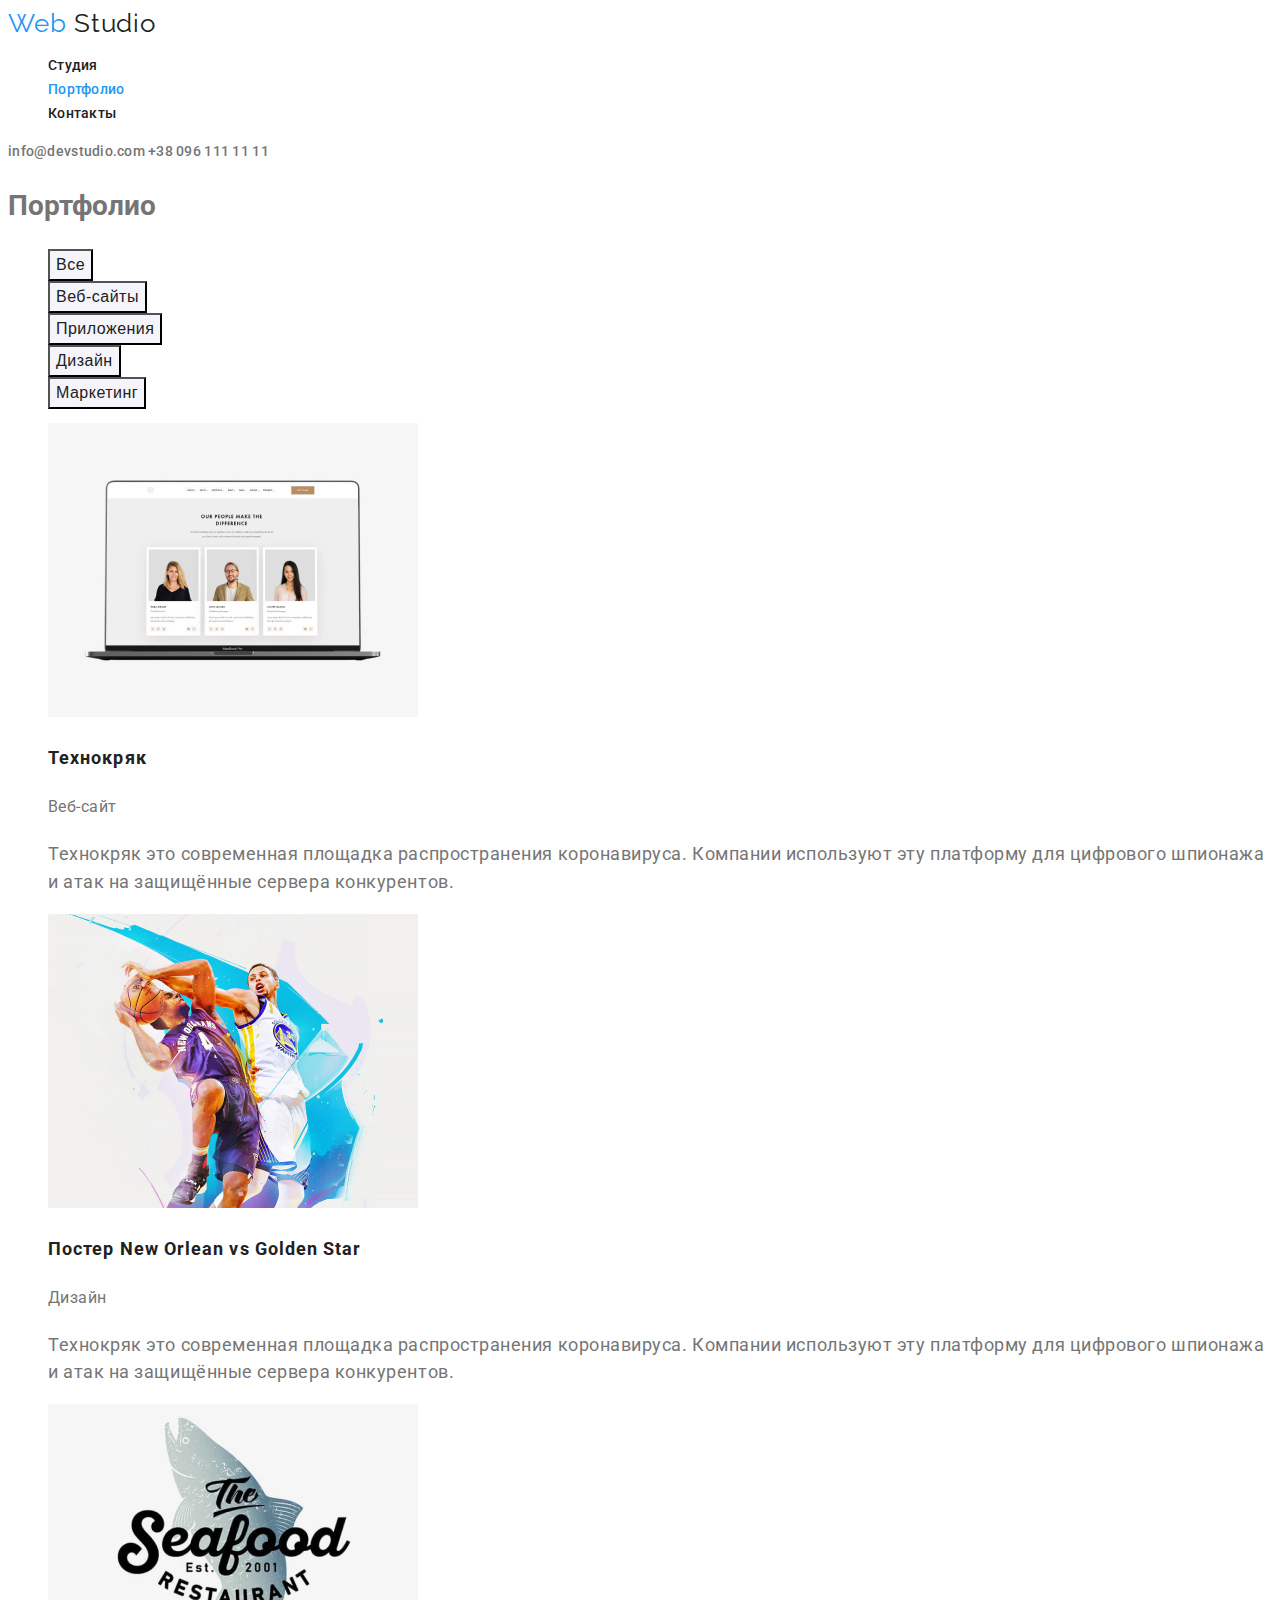
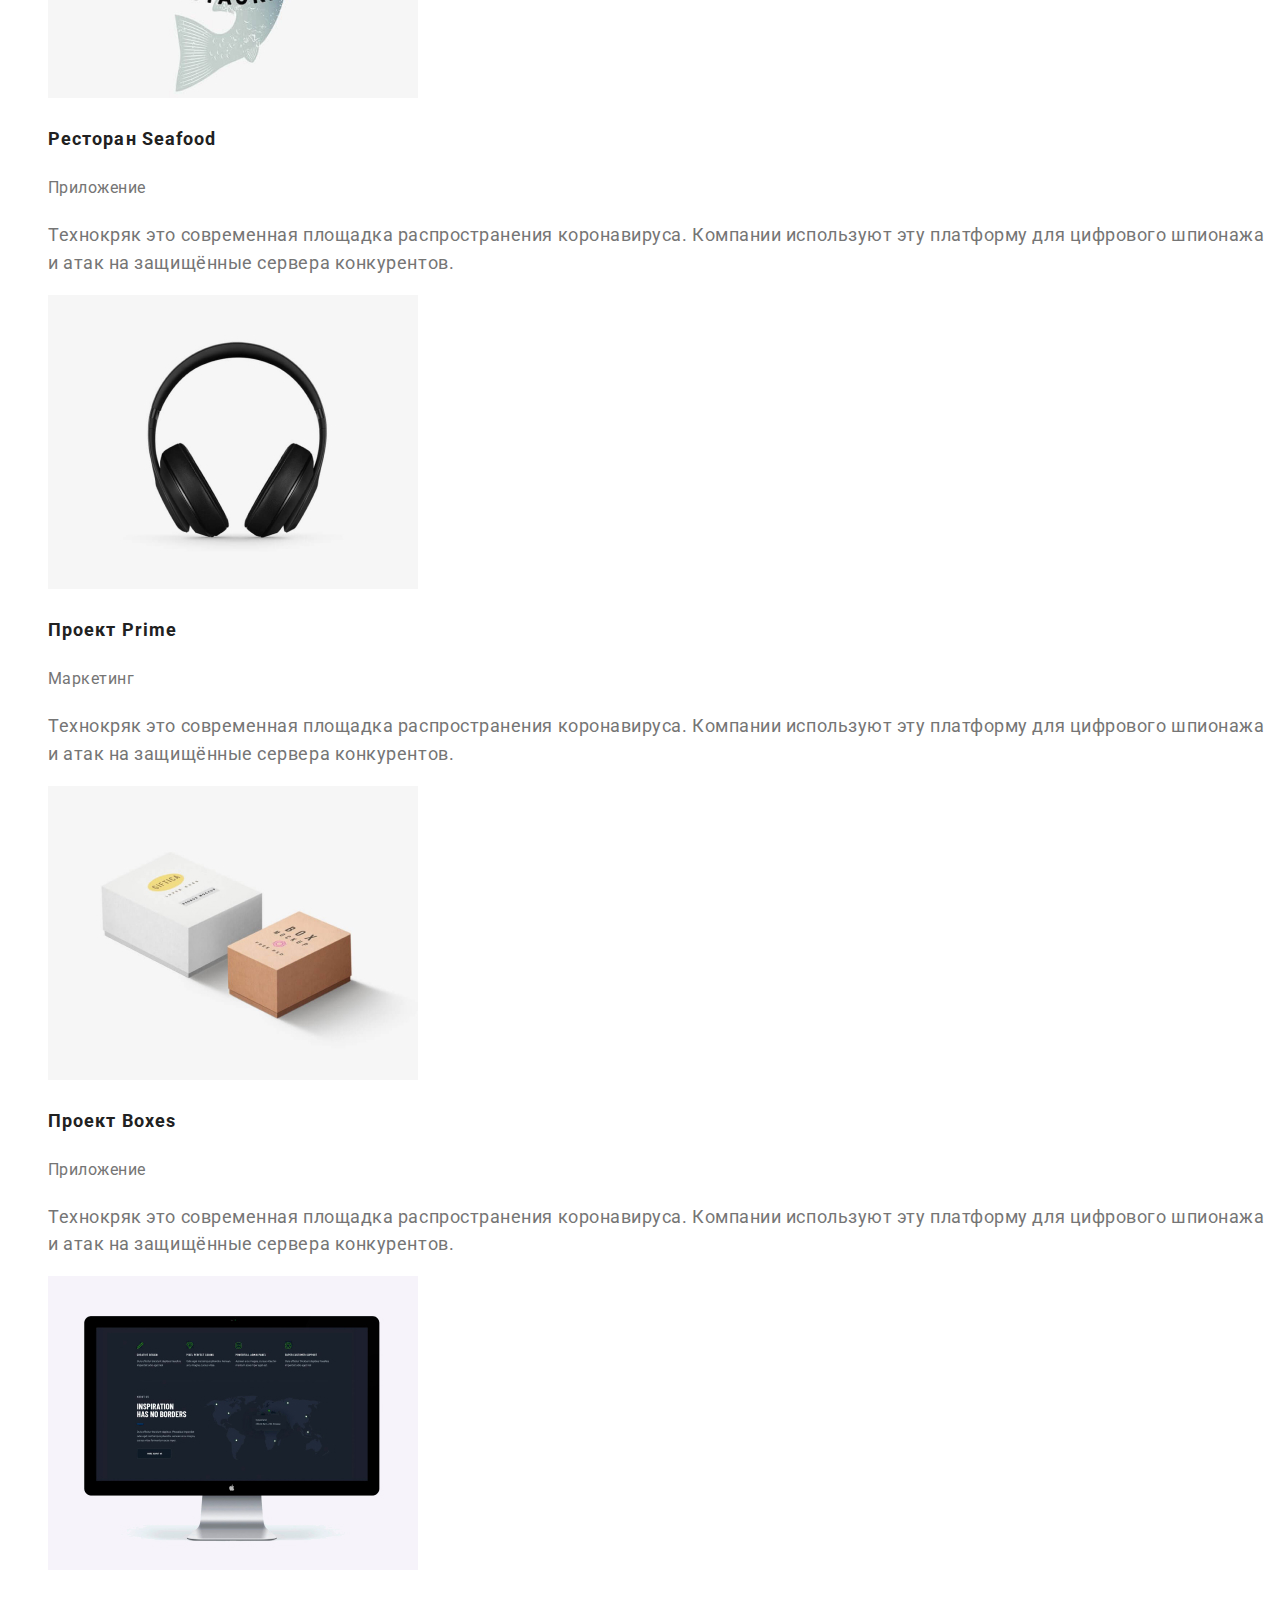
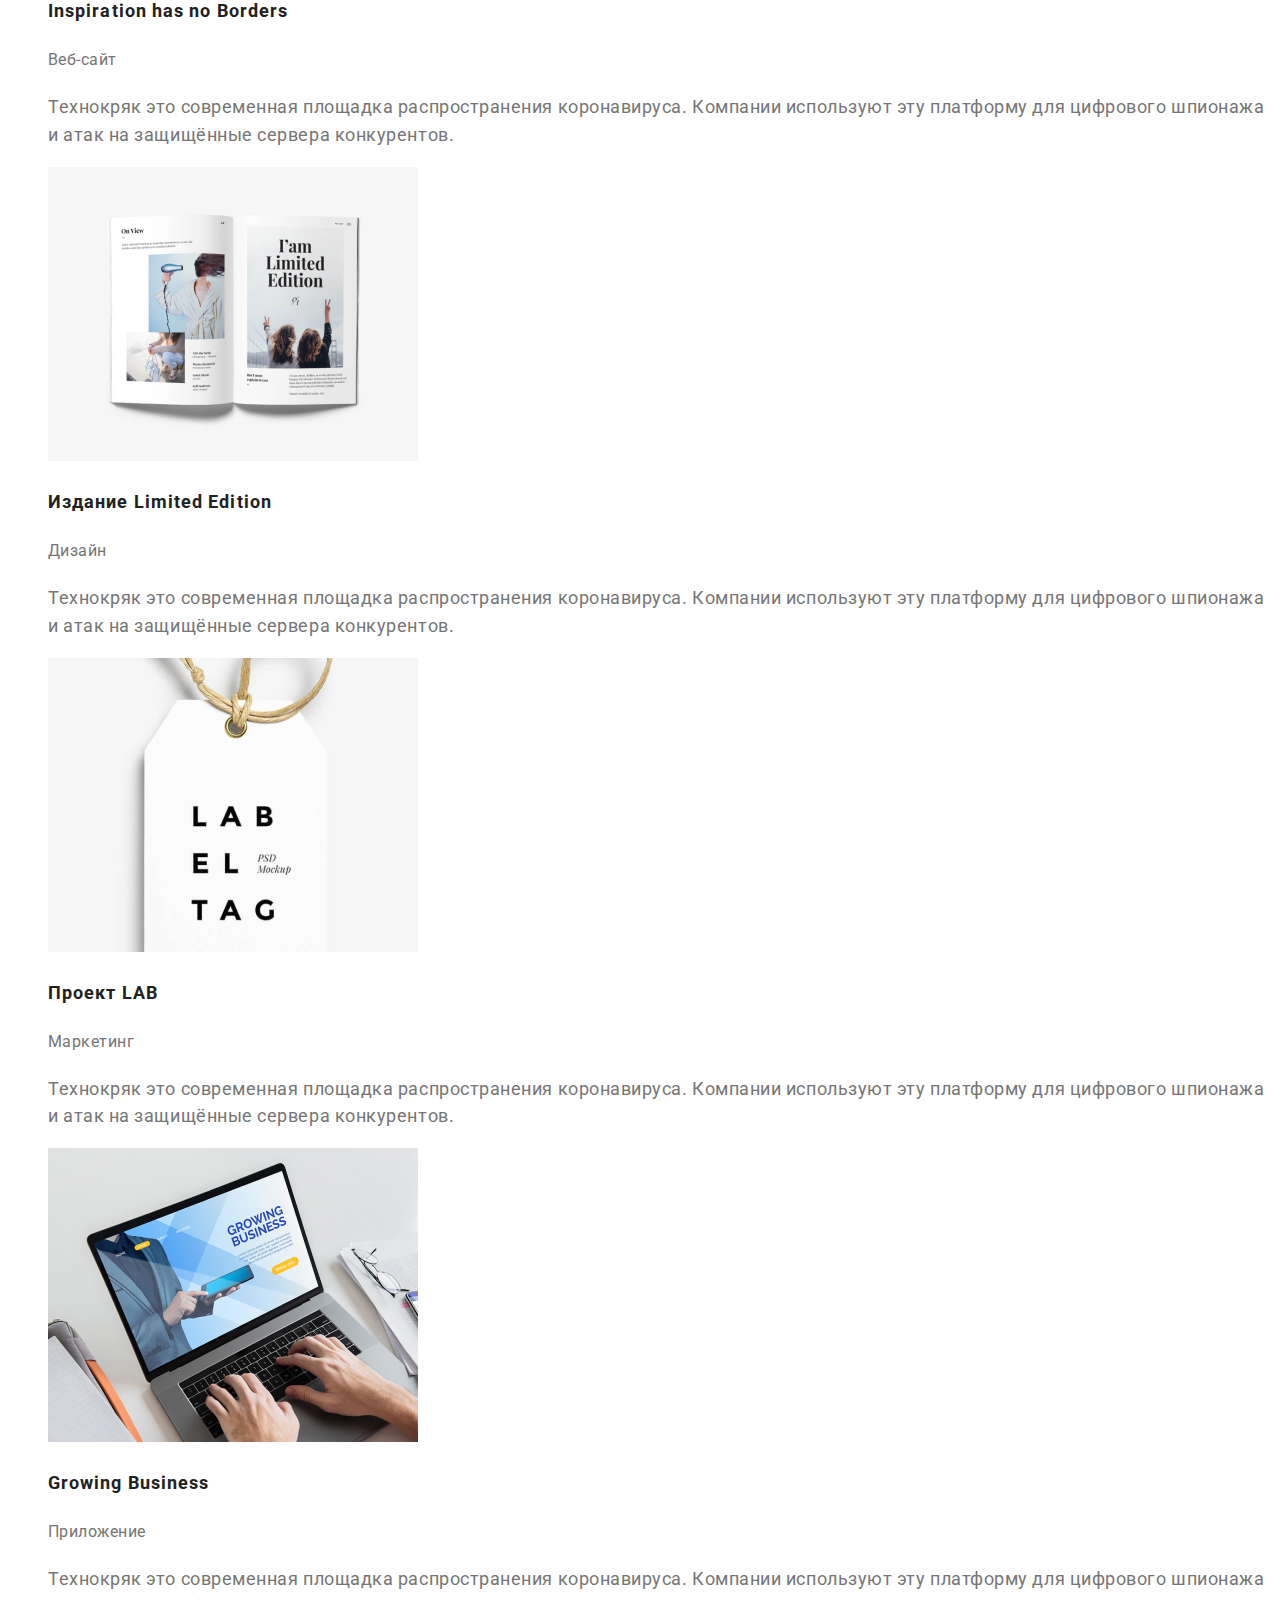
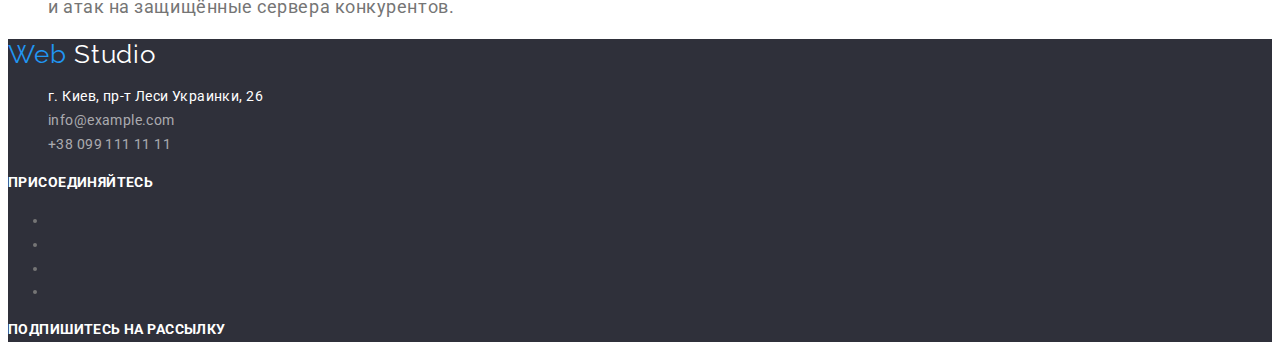
==== portfolio.html @ 1d8eb5b5 "Початкові файли" ====
<!DOCTYPE html>
<html lang="en">
  <head>
    <meta charset="UTF-8" />
    <meta name="viewport" content="width=device-width, initial-scale=1.0" />
    <title>Portfolio</title>
    <link
      href="https://fonts.googleapis.com/css2?family=Raleway:wght@700&family=Roboto:wght@400;500;700;900&display=swap"
      rel="stylesheet"
    />
    <link rel="stylesheet" href="./css/normalize.css" />
    <link rel="stylesheet" href="./css/style.css" />
  </head>
  <body>
    <header>
      <nav>
        <a href="./index.html" class="logo"
          ><span class="logo-web">Web</span> Studio</a
        >
        <ul class="list">
          <li><a href="./index.html" class="link">Студия</a></li>
          <li><a href="./portfolio.html" class="link current">Портфолио</a></li>
          <li><a href="#" class="link">Контакты</a></li>
        </ul>
      </nav>
      <a href="mailto:info@devstudio.com" class="link link-info"
        >info@devstudio.com</a
      >
      <a href="tel:+380961111111" class="link link-info">+38 096 111 11 11</a>
    </header>
    <main>
      <section class="filter">
        <h1>Портфолио</h1>
        <ul class="list">
          <li><button type="button" class="filter-button">Все</button></li>
          <li>
            <button type="button" class="filter-button">Веб-сайты</button>
          </li>
          <li>
            <button type="button" class="filter-button">Приложения</button>
          </li>
          <li><button type="button" class="filter-button">Дизайн</button></li>
          <li>
            <button type="button" class="filter-button">Маркетинг</button>
          </li>
        </ul>
        <ul class="list">
          <li>
            <a href="#" class="portfolio-item">
              <img src="./images/portfolio/techno.jpg" alt="" />
              <h2 class="portfolio-title">Технокряк</h2>
              <p class="portfolio-text">Веб-сайт</p>
              <p class="portfolio-description">
                Технокряк это современная площадка распространения коронавируса.
                Компании используют эту платформу для цифрового шпионажа и атак
                на защищённые сервера конкурентов.
              </p>
            </a>
          </li>
          <li>
            <a href="#" class="portfolio-item">
              <img src="./images/portfolio/new-orlean.jpg" alt="" />
              <h2 class="portfolio-title">Постер New Orlean vs Golden Star</h2>
              <p class="portfolio-text">Дизайн</p>
              <p class="portfolio-description">
                Технокряк это современная площадка распространения коронавируса.
                Компании используют эту платформу для цифрового шпионажа и атак
                на защищённые сервера конкурентов.
              </p>
            </a>
          </li>
          <li>
            <a href="#" class="portfolio-item">
              <img src="./images/portfolio/seafood.jpg" alt="" />
              <h2 class="portfolio-title">Ресторан Seafood</h2>
              <p class="portfolio-text">Приложение</p>
              <p class="portfolio-description">
                Технокряк это современная площадка распространения коронавируса.
                Компании используют эту платформу для цифрового шпионажа и атак
                на защищённые сервера конкурентов.
              </p>
            </a>
          </li>
          <li>
            <a href="#" class="portfolio-item">
              <img src="./images/portfolio/prime.jpg" alt="" />
              <h2 class="portfolio-title">Проект Prime</h2>
              <p class="portfolio-text">Маркетинг</p>
              <p class="portfolio-description">
                Технокряк это современная площадка распространения коронавируса.
                Компании используют эту платформу для цифрового шпионажа и атак
                на защищённые сервера конкурентов.
              </p>
            </a>
          </li>
          <li>
            <a href="#" class="portfolio-item">
              <img src="./images/portfolio/boxes.jpg" alt="" />
              <h2 class="portfolio-title">Проект Boxes</h2>
              <p class="portfolio-text">Приложение</p>
              <p class="portfolio-description">
                Технокряк это современная площадка распространения коронавируса.
                Компании используют эту платформу для цифрового шпионажа и атак
                на защищённые сервера конкурентов.
              </p>
            </a>
          </li>
          <li>
            <a href="#" class="portfolio-item">
              <img src="./images/portfolio/noBorders.jpg" alt="" />
              <h2 class="portfolio-title">Inspiration has no Borders</h2>
              <p class="portfolio-text">Веб-сайт</p>
              <p class="portfolio-description">
                Технокряк это современная площадка распространения коронавируса.
                Компании используют эту платформу для цифрового шпионажа и атак
                на защищённые сервера конкурентов.
              </p>
            </a>
          </li>
          <li>
            <a href="#" class="portfolio-item">
              <img src="./images/portfolio/ledition.jpg" alt="" />
              <h2 class="portfolio-title">Издание Limited Edition</h2>
              <p class="portfolio-text">Дизайн</p>
              <p class="portfolio-description">
                Технокряк это современная площадка распространения коронавируса.
                Компании используют эту платформу для цифрового шпионажа и атак
                на защищённые сервера конкурентов.
              </p>
            </a>
          </li>
          <li>
            <a href="#" class="portfolio-item">
              <img src="./images/portfolio/lab.jpg" alt="" />
              <h2 class="portfolio-title">Проект LAB</h2>
              <p class="portfolio-text">Маркетинг</p>
              <p class="portfolio-description">
                Технокряк это современная площадка распространения коронавируса.
                Компании используют эту платформу для цифрового шпионажа и атак
                на защищённые сервера конкурентов.
              </p>
            </a>
          </li>
          <li>
            <a href="#" class="portfolio-item">
              <img src="./images/portfolio/growing.jpg" alt="" />
              <h2 class="portfolio-title">Growing Business</h2>
              <p class="portfolio-text">Приложение</p>
              <p class="portfolio-description">
                Технокряк это современная площадка распространения коронавируса.
                Компании используют эту платформу для цифрового шпионажа и атак
                на защищённые сервера конкурентов.
              </p>
            </a>
          </li>
        </ul>
      </section>
    </main>
    <footer>
      <a href="./index.html" class="logo"
        ><span class="logo-web">Web</span
        ><span class="logo-studio"> Studio</span></a
      >
      <address>
        <ul class="list">
          <li>
            <a
              href="https://goo.gl/maps/6LyQtBuJh6KGTNJq8"
              target="_blank"
              rel="noopener noreferrer"
              class="kyiv-address"
              >г. Киев, пр-т Леси Украинки, 26</a
            >
          </li>
          <li>
            <a href="mailto:info@devstudio.com" class="address-link">
              info@example.com
            </a>
          </li>
          <li>
            <a href="tel:+380961111111" class="address-link">
              +38 099 111 11 11
            </a>
          </li>
        </ul>
      </address>
      <b class="attention">присоединяйтесь</b>
      <ul>
        <li><a href="#" aria-label="ссилка Instagram"></a></li>
        <li><a href="#" aria-label="ссилка Twitter"></a></li>
        <li><a href="#" aria-label="ссилка Facebook"></a></li>
        <li><a href="#" aria-label="ссилка LinkedIn"></a></li>
      </ul>
      <b class="attention">Подпишитесь на рассылку</b>
    </footer>
  </body>
</html>
---- css/style.css ----
:root {
  --main-color: #757575;
  --secondary-color: #212121;
  --accent-color: #2196f3;
}
body {
  font-family: Roboto, sans-serif;
  color: var(--main-color);
  font-size: 14px;
  background-color: #ffffff;
  line-height: 1.71;
}
.link {
  text-decoration: none;
  font-weight: 500;
  letter-spacing: 0.02em;
  color: var(--secondary-color);
  line-height: 1.14;
}
.section-title {
  font-weight: 700;
  font-size: 36px;
  line-height: 1.17;
  text-align: center;
  letter-spacing: 0.03em;
  color: var(--secondary-color);
}
.logo {
  font-family: 'Raleway', sans-serif;
  font-size: 26px;
  line-height: 1.19;
  letter-spacing: 0.03em;
  text-decoration: none;
  color: var(--secondary-color);
}
.logo-web {
  color: var(--accent-color);
}
.logo-studio {
  color: #ffffff;
}
.link-info {
  color: var(--main-color);
}
.link:hover,
.link:focus {
  color: var(--accent-color);
}
.list {
  list-style: none;
}
header .link.current {
  color: var(--accent-color);
}
.hero {
  background-color: var(--main-color);
}
.hero-title {
  color: #ffffff;
  font-weight: 900;
  font-size: 44px;
  line-height: 1.36;
  text-align: center;
  letter-spacing: 0.06em;
  text-transform: uppercase;
}
.hero-button {
  background-color: var(--accent-color);
  color: #ffffff;
  font-weight: 700;
  font-size: 16px;
  line-height: 1.875;
  text-align: center;
  letter-spacing: 0.06em;
  font-family: inherit;
}
.advantages .title {
  font-weight: 700;
  font-size: 14px;
  line-height: 1.14;
  letter-spacing: 0.03em;
  text-transform: uppercase;
  color: var(--secondary-color);
}
.advantages .text {
  letter-spacing: 0.03em;
}

.team {
  background-color: #f5f4fa;
}

.activity-title {
  font-weight: 700;
  font-size: 14px;
  line-height: 1.14;
  text-align: center;
  letter-spacing: 0.03em;
  text-transform: uppercase;
  background-color: var(--main-color);
  color: #ffffff;
}
.team-title {
  font-weight: 500;
  font-size: 16px;
  line-height: 1.1875;
  text-align: center;
  letter-spacing: 0.03em;
  color: var(--secondary-color);
}
.team-text {
  font-size: 16px;
  line-height: 1.1875;
  text-align: center;
  letter-spacing: 0.03em;
}
footer {
  background-color: #2f303a;
}
.address-link {
  letter-spacing: 0.03em;
  color: rgba(255, 255, 255, 0.6);
  font-style: normal;
  text-decoration: none;
}
.kyiv-address {
  text-decoration: none;
  font-style: normal;
  letter-spacing: 0.03em;
  color: #ffffff;
}
.attention {
  font-weight: 700;
  line-height: 1.14;
  letter-spacing: 0.03em;
  text-transform: uppercase;
  color: #ffffff;
}
/* Портфолио */
.filter-button {
  background-color: #f5f4fa;
  font-weight: 500;
  font-size: 16px;
  line-height: 1.625;
  color: var(--secondary-color);
  text-align: center;
  letter-spacing: 0.03em;
}
.filter-button:hover,
.filter-button:focus {
  background-color: var(--accent-color);
  color: #ffffff;
}
.portfolio-item {
  text-decoration: none;
}
.portfolio-title {
  font-weight: 700;
  font-size: 18px;
  line-height: 2;
  letter-spacing: 0.06em;
  color: var(--secondary-color);
}
.portfolio-text {
  font-size: 16px;
  line-height: 1.875;
  letter-spacing: 0.03em;
  color: var(--main-color);
}
.portfolio-description {
  font-size: 18px;
  line-height: 1.55;
  letter-spacing: 0.03em;
  color: var(--main-color);
}
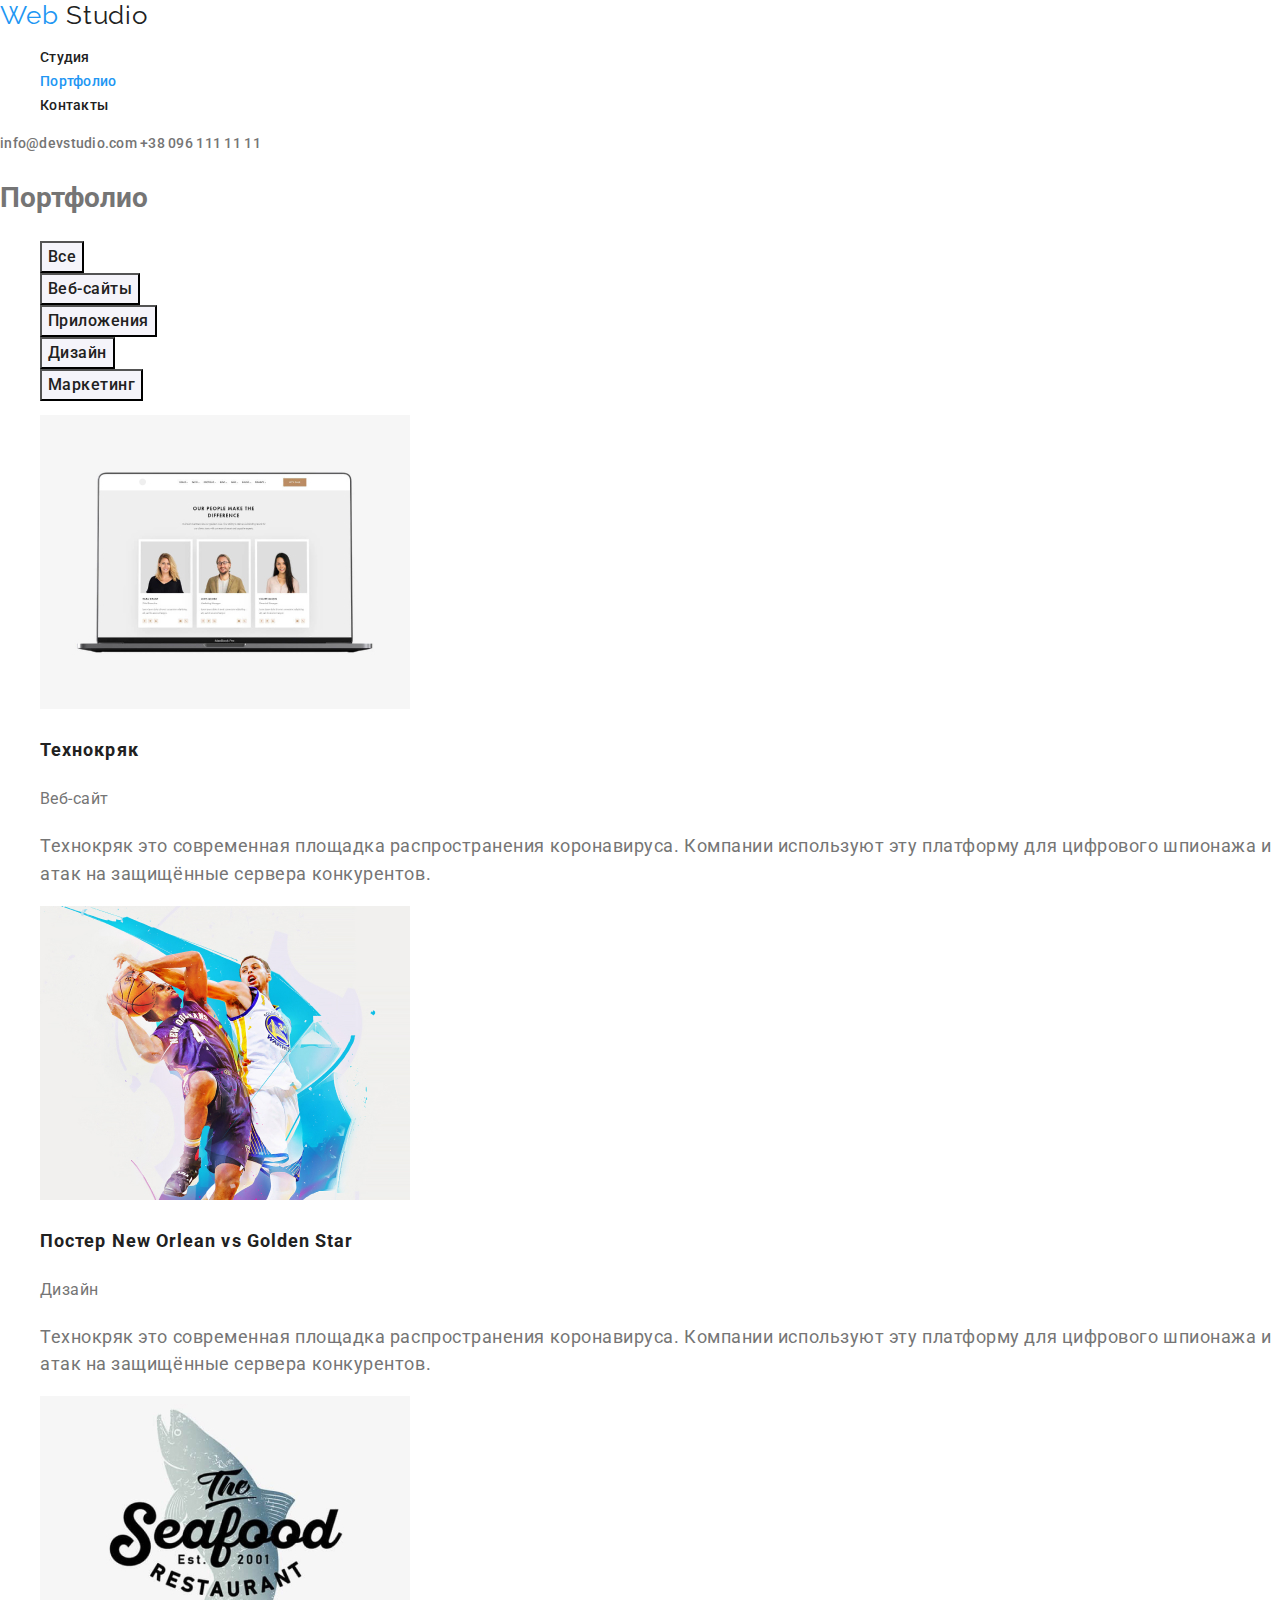
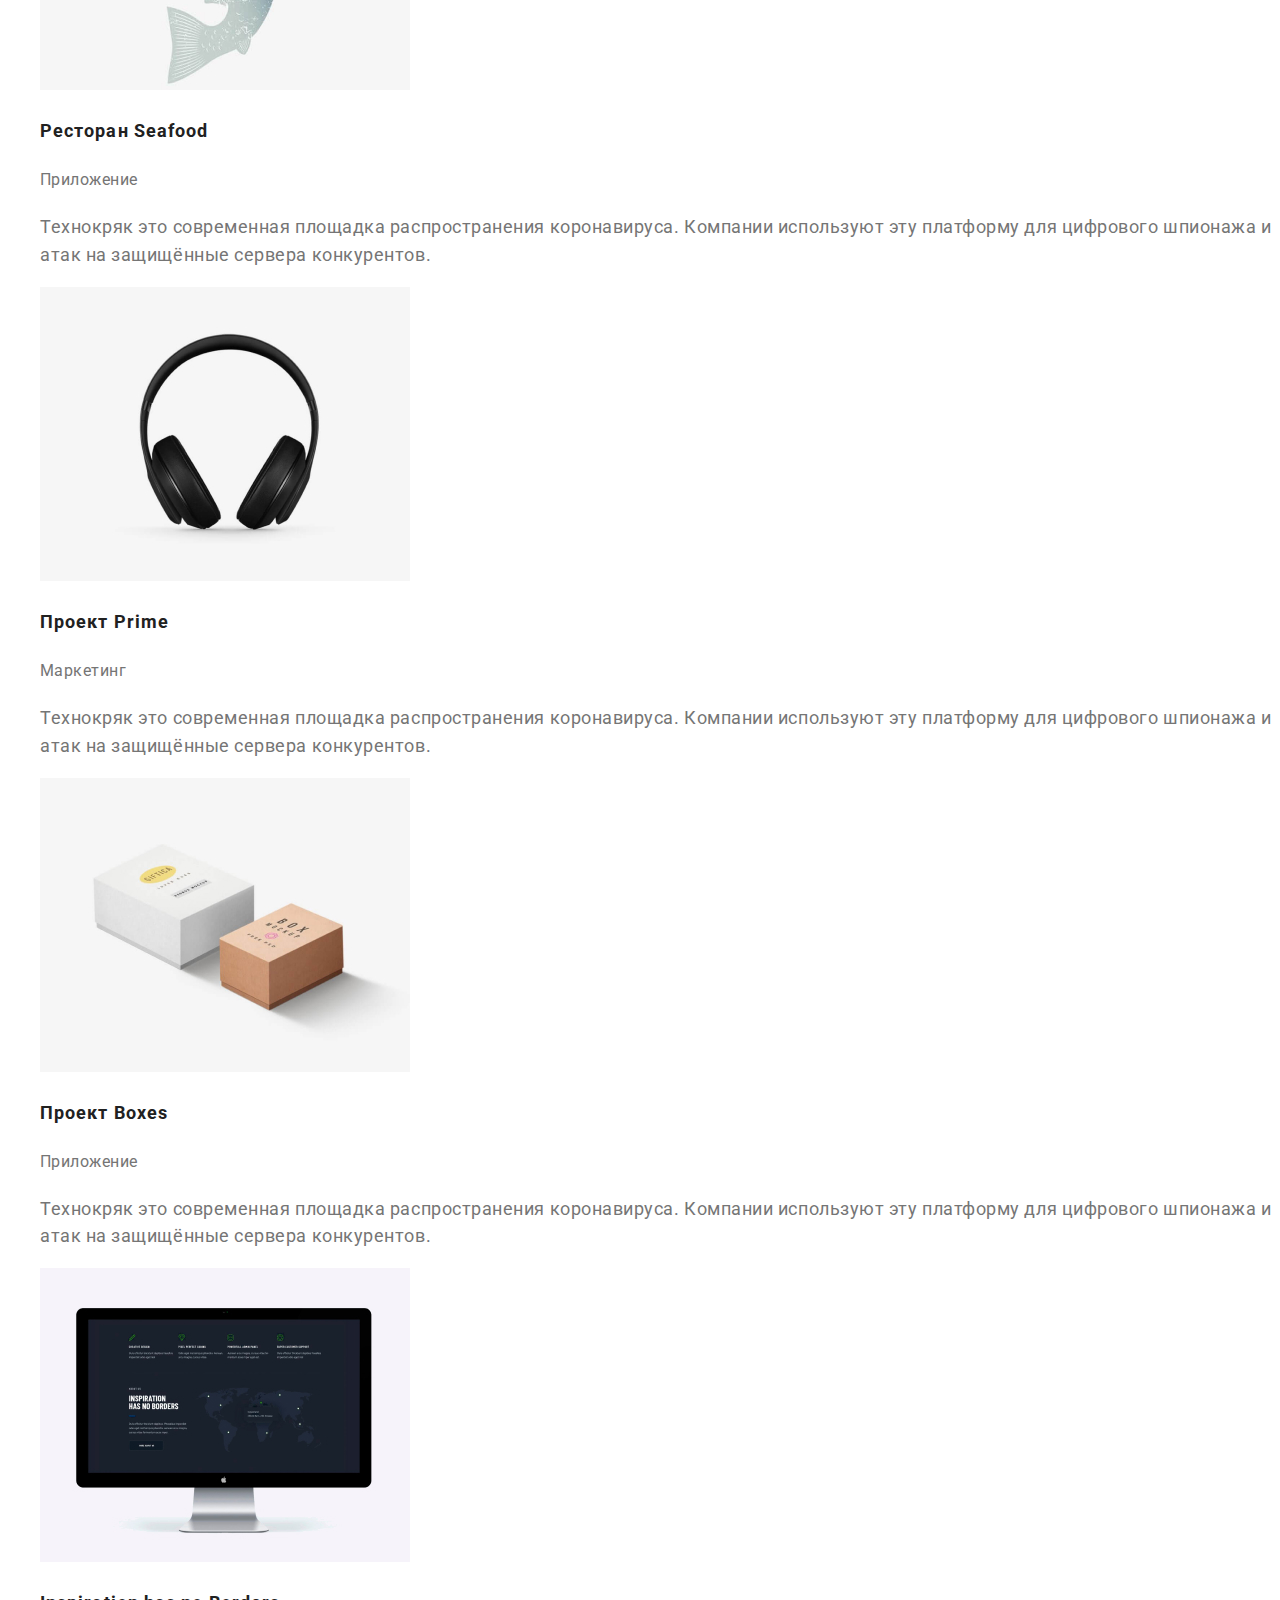
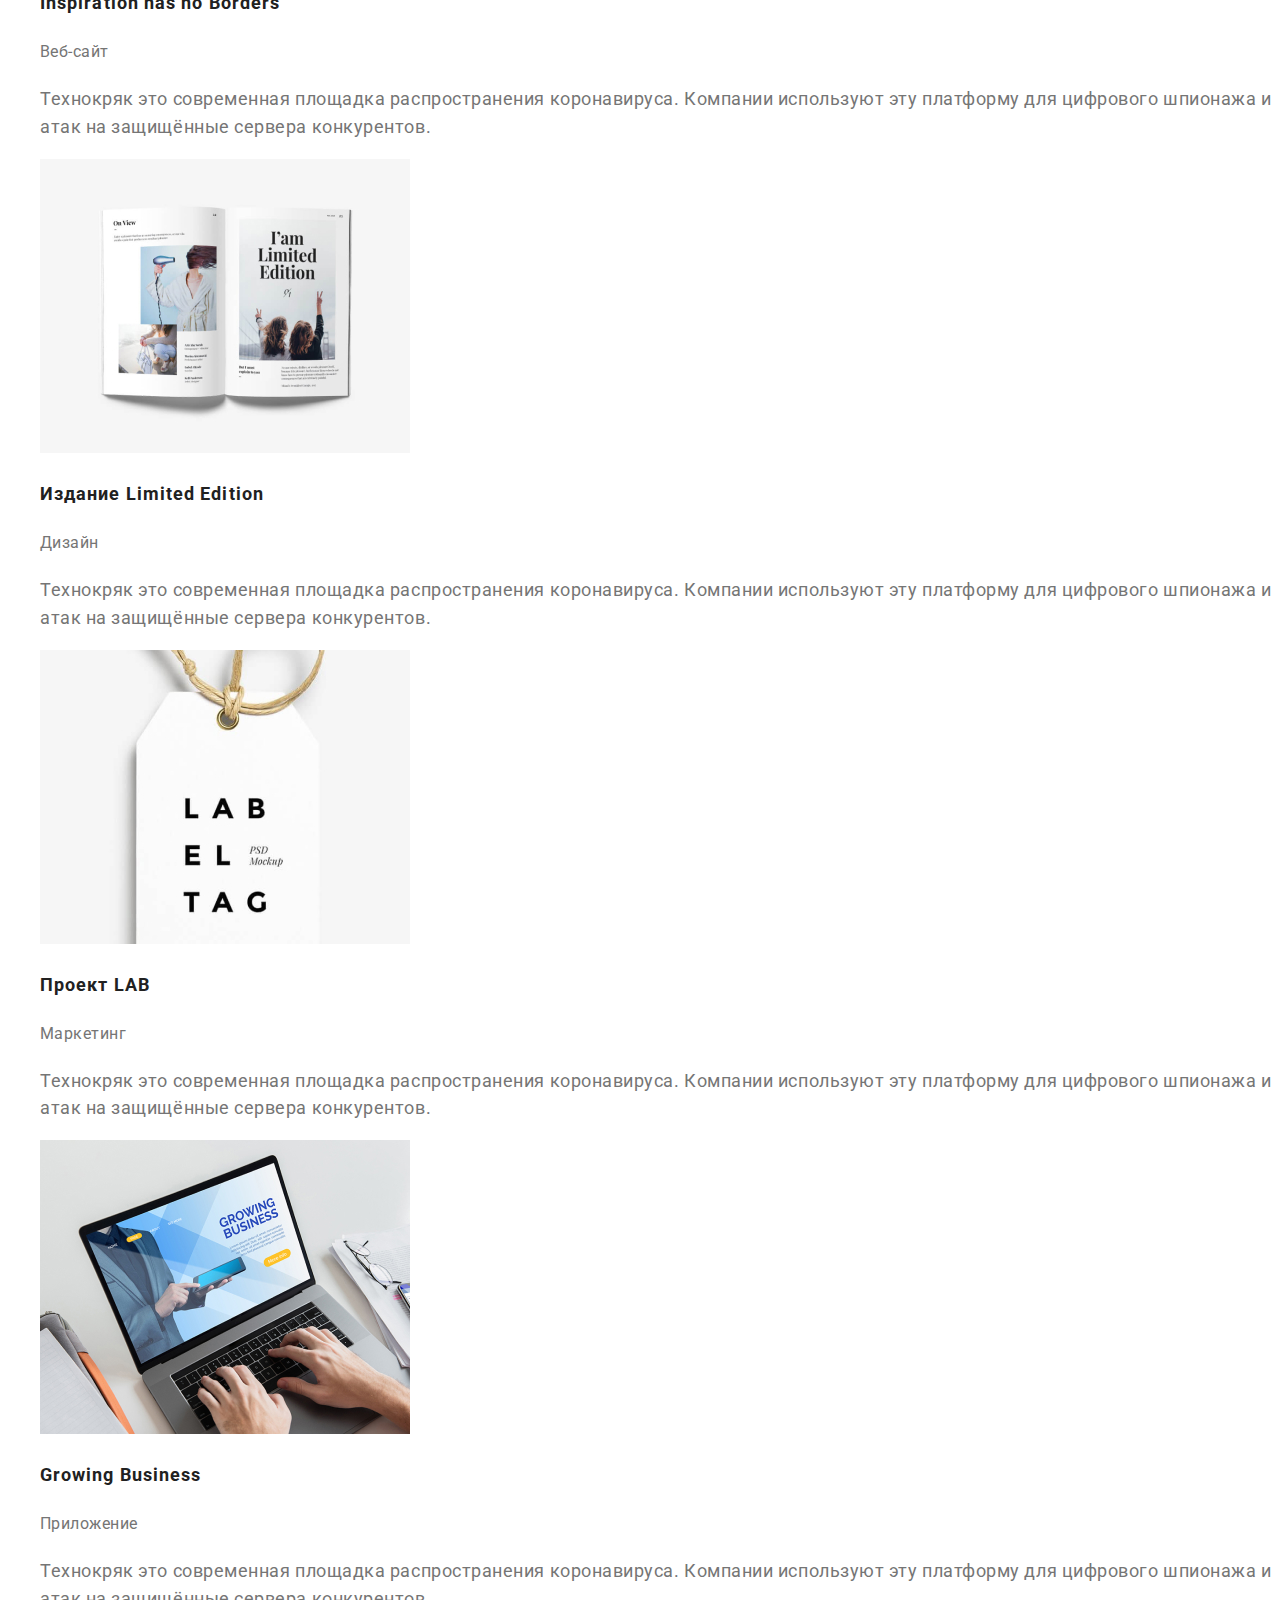
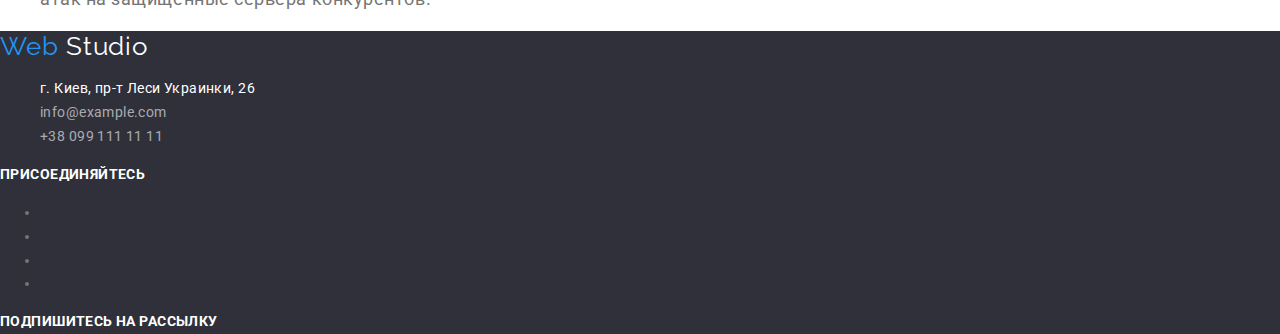
==== commit 8d84b43d: "Додає normalize" ====
--- a/portfolio.html
+++ b/portfolio.html
@@ -8,7 +8,10 @@
       href="https://fonts.googleapis.com/css2?family=Raleway:wght@700&family=Roboto:wght@400;500;700;900&display=swap"
       rel="stylesheet"
     />
-    <link rel="stylesheet" href="./css/normalize.css" />
+    <link
+      rel="stylesheet"
+      href="https://cdnjs.cloudflare.com/ajax/libs/modern-normalize/0.7.0/modern-normalize.min.css"
+    />
     <link rel="stylesheet" href="./css/style.css" />
   </head>
   <body>
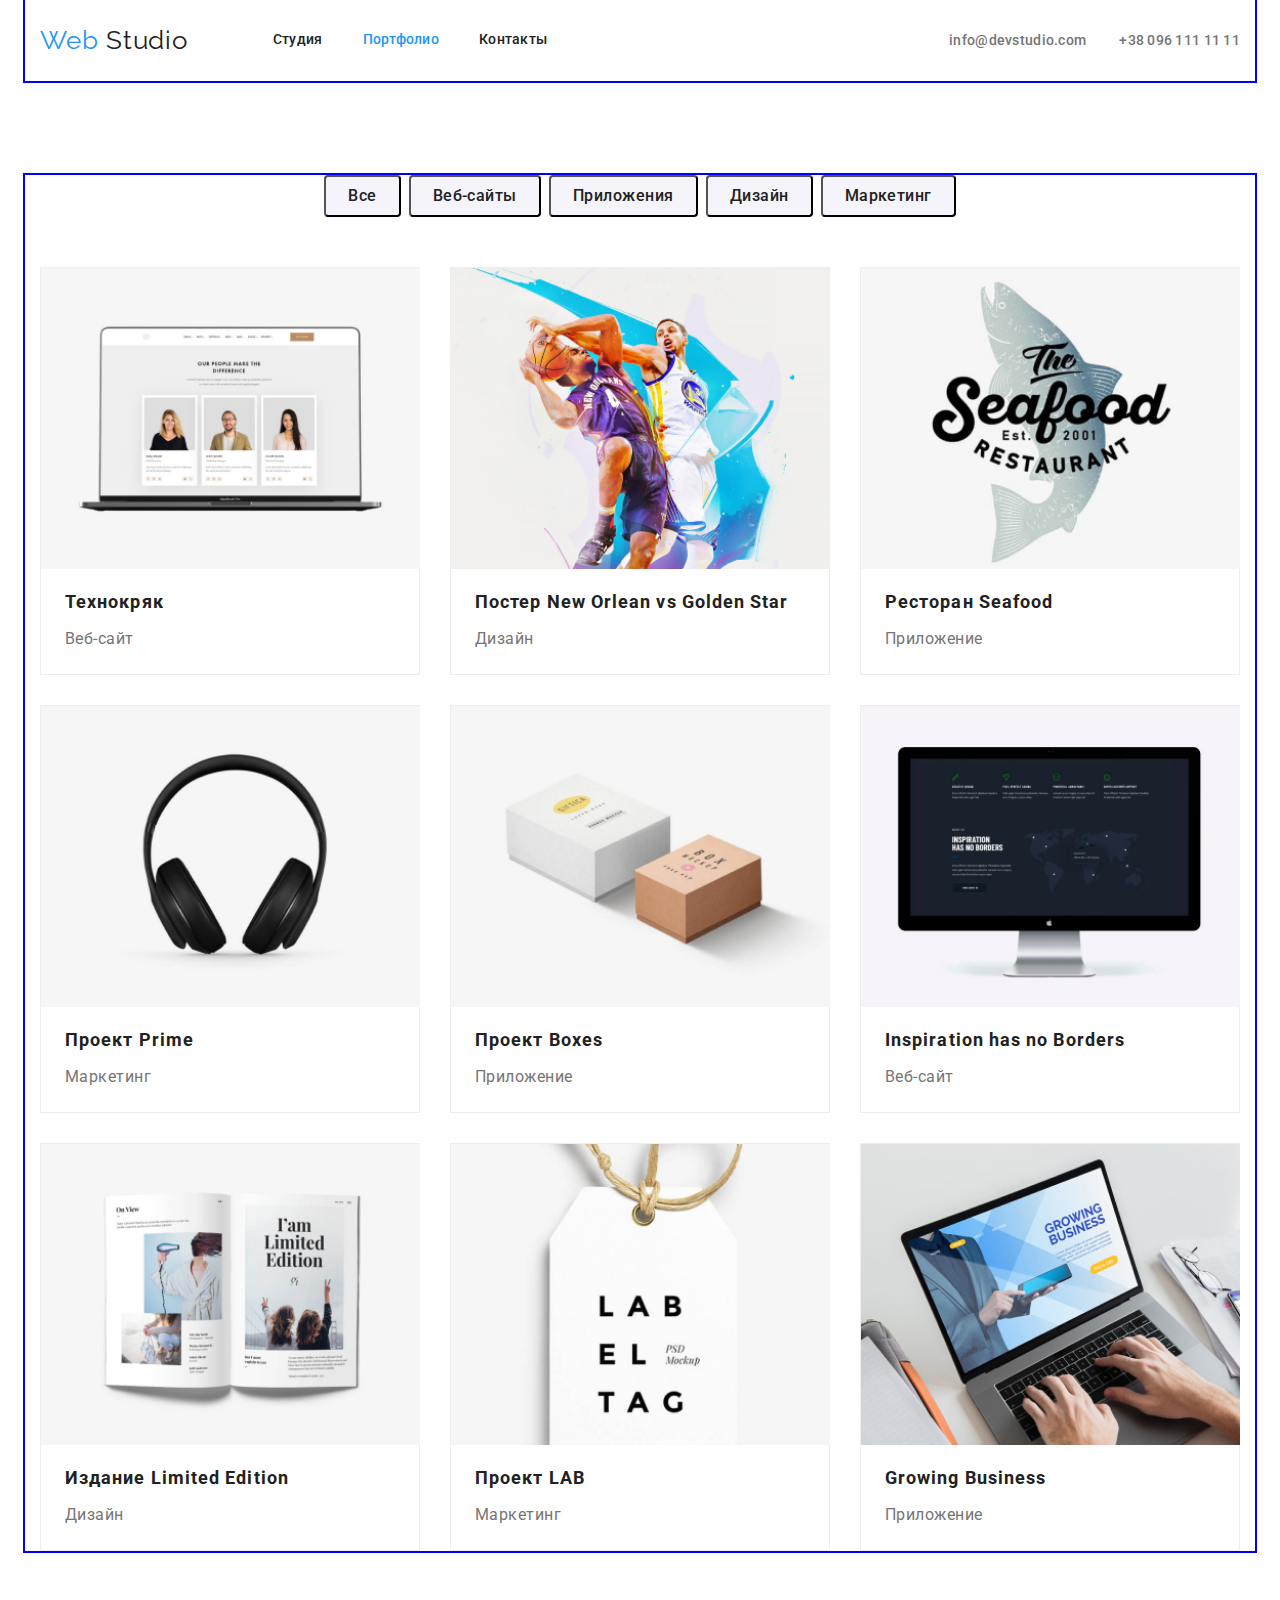
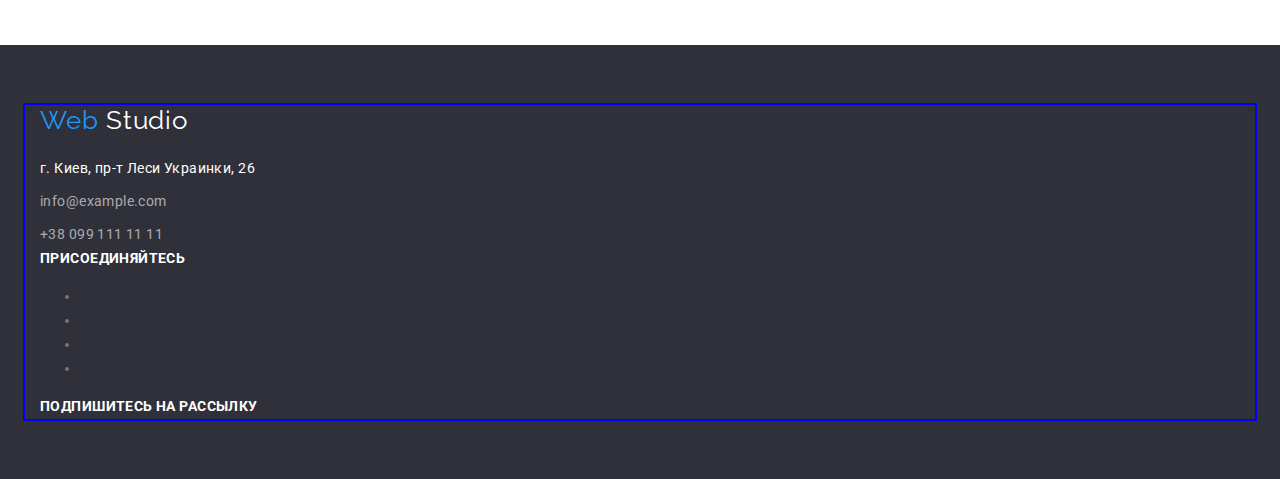
==== commit 433bd2d5: "flex" ====
--- a/portfolio.html
+++ b/portfolio.html
@@ -16,185 +16,214 @@
   </head>
   <body>
     <header>
-      <nav>
-        <a href="./index.html" class="logo"
-          ><span class="logo-web">Web</span> Studio</a
-        >
-        <ul class="list">
-          <li><a href="./index.html" class="link">Студия</a></li>
-          <li><a href="./portfolio.html" class="link current">Портфолио</a></li>
-          <li><a href="#" class="link">Контакты</a></li>
-        </ul>
-      </nav>
-      <a href="mailto:info@devstudio.com" class="link link-info"
-        >info@devstudio.com</a
-      >
-      <a href="tel:+380961111111" class="link link-info">+38 096 111 11 11</a>
+      <div class="container main-nav">
+        <nav class="navigation">
+          <a href="./index.html" class="logo"
+            ><span class="logo-web">Web</span> Studio</a
+          >
+          <ul class="list">
+            <li class="nav-item">
+              <a href="./index.html" class="link">Студия</a>
+            </li>
+            <li class="nav-item">
+              <a href="./portfolio.html" class="link current">Портфолио</a>
+            </li>
+            <li class="nav-item"><a href="#" class="link">Контакты</a></li>
+          </ul>
+        </nav>
+        <div class="contacts">
+          <a href="mailto:info@devstudio.com" class="link link-info"
+            >info@devstudio.com</a
+          >
+          <a href="tel:+380961111111" class="link link-info"
+            >+38 096 111 11 11</a
+          >
+        </div>
+      </div>
     </header>
     <main>
       <section class="filter">
-        <h1>Портфолио</h1>
-        <ul class="list">
-          <li><button type="button" class="filter-button">Все</button></li>
-          <li>
-            <button type="button" class="filter-button">Веб-сайты</button>
-          </li>
-          <li>
-            <button type="button" class="filter-button">Приложения</button>
-          </li>
-          <li><button type="button" class="filter-button">Дизайн</button></li>
-          <li>
-            <button type="button" class="filter-button">Маркетинг</button>
-          </li>
-        </ul>
-        <ul class="list">
-          <li>
-            <a href="#" class="portfolio-item">
-              <img src="./images/portfolio/techno.jpg" alt="" />
-              <h2 class="portfolio-title">Технокряк</h2>
-              <p class="portfolio-text">Веб-сайт</p>
-              <p class="portfolio-description">
-                Технокряк это современная площадка распространения коронавируса.
-                Компании используют эту платформу для цифрового шпионажа и атак
-                на защищённые сервера конкурентов.
-              </p>
-            </a>
-          </li>
-          <li>
-            <a href="#" class="portfolio-item">
-              <img src="./images/portfolio/new-orlean.jpg" alt="" />
-              <h2 class="portfolio-title">Постер New Orlean vs Golden Star</h2>
-              <p class="portfolio-text">Дизайн</p>
-              <p class="portfolio-description">
-                Технокряк это современная площадка распространения коронавируса.
-                Компании используют эту платформу для цифрового шпионажа и атак
-                на защищённые сервера конкурентов.
-              </p>
-            </a>
-          </li>
-          <li>
-            <a href="#" class="portfolio-item">
-              <img src="./images/portfolio/seafood.jpg" alt="" />
-              <h2 class="portfolio-title">Ресторан Seafood</h2>
-              <p class="portfolio-text">Приложение</p>
-              <p class="portfolio-description">
-                Технокряк это современная площадка распространения коронавируса.
-                Компании используют эту платформу для цифрового шпионажа и атак
-                на защищённые сервера конкурентов.
-              </p>
-            </a>
-          </li>
-          <li>
-            <a href="#" class="portfolio-item">
-              <img src="./images/portfolio/prime.jpg" alt="" />
-              <h2 class="portfolio-title">Проект Prime</h2>
-              <p class="portfolio-text">Маркетинг</p>
-              <p class="portfolio-description">
-                Технокряк это современная площадка распространения коронавируса.
-                Компании используют эту платформу для цифрового шпионажа и атак
-                на защищённые сервера конкурентов.
-              </p>
-            </a>
-          </li>
-          <li>
-            <a href="#" class="portfolio-item">
-              <img src="./images/portfolio/boxes.jpg" alt="" />
-              <h2 class="portfolio-title">Проект Boxes</h2>
-              <p class="portfolio-text">Приложение</p>
-              <p class="portfolio-description">
-                Технокряк это современная площадка распространения коронавируса.
-                Компании используют эту платформу для цифрового шпионажа и атак
-                на защищённые сервера конкурентов.
-              </p>
-            </a>
-          </li>
-          <li>
-            <a href="#" class="portfolio-item">
-              <img src="./images/portfolio/noBorders.jpg" alt="" />
-              <h2 class="portfolio-title">Inspiration has no Borders</h2>
-              <p class="portfolio-text">Веб-сайт</p>
-              <p class="portfolio-description">
-                Технокряк это современная площадка распространения коронавируса.
-                Компании используют эту платформу для цифрового шпионажа и атак
-                на защищённые сервера конкурентов.
-              </p>
-            </a>
-          </li>
-          <li>
-            <a href="#" class="portfolio-item">
-              <img src="./images/portfolio/ledition.jpg" alt="" />
-              <h2 class="portfolio-title">Издание Limited Edition</h2>
-              <p class="portfolio-text">Дизайн</p>
-              <p class="portfolio-description">
-                Технокряк это современная площадка распространения коронавируса.
-                Компании используют эту платформу для цифрового шпионажа и атак
-                на защищённые сервера конкурентов.
-              </p>
-            </a>
-          </li>
-          <li>
-            <a href="#" class="portfolio-item">
-              <img src="./images/portfolio/lab.jpg" alt="" />
-              <h2 class="portfolio-title">Проект LAB</h2>
-              <p class="portfolio-text">Маркетинг</p>
-              <p class="portfolio-description">
-                Технокряк это современная площадка распространения коронавируса.
-                Компании используют эту платформу для цифрового шпионажа и атак
-                на защищённые сервера конкурентов.
-              </p>
-            </a>
-          </li>
-          <li>
-            <a href="#" class="portfolio-item">
-              <img src="./images/portfolio/growing.jpg" alt="" />
-              <h2 class="portfolio-title">Growing Business</h2>
-              <p class="portfolio-text">Приложение</p>
-              <p class="portfolio-description">
-                Технокряк это современная площадка распространения коронавируса.
-                Компании используют эту платформу для цифрового шпионажа и атак
-                на защищённые сервера конкурентов.
-              </p>
-            </a>
-          </li>
-        </ul>
+        <div class="container">
+          <!-- <h1 class="main-title">Портфолио</h1> -->
+          <ul class="list">
+            <li class="filter-item">
+              <button type="button" class="filter-button">Все</button>
+            </li>
+            <li class="filter-item">
+              <button type="button" class="filter-button">Веб-сайты</button>
+            </li>
+            <li class="filter-item">
+              <button type="button" class="filter-button">Приложения</button>
+            </li>
+            <li class="filter-item">
+              <button type="button" class="filter-button">Дизайн</button>
+            </li>
+            <li class="filter-item">
+              <button type="button" class="filter-button">Маркетинг</button>
+            </li>
+          </ul>
+
+          <ul class="portfolio-list">
+            <li class="portfolio-item">
+              <a href="#" class="portfolio-link">
+                <img src="./images/portfolio/techno.jpg" alt="" width="379" />
+                <h2 class="portfolio-title">Технокряк</h2>
+                <p class="portfolio-text">Веб-сайт</p>
+                <!-- <p class="portfolio-description">
+                  Технокряк это современная площадка распространения
+                  коронавируса. Компании используют эту платформу для цифрового
+                  шпионажа и атак на защищённые сервера конкурентов.
+                </p> -->
+              </a>
+            </li>
+            <li class="portfolio-item">
+              <a href="#" class="portfolio-link">
+                <img
+                  src="./images/portfolio/new-orlean.jpg"
+                  alt=""
+                  width="379"
+                />
+                <h2 class="portfolio-title">
+                  Постер New Orlean vs Golden Star
+                </h2>
+                <p class="portfolio-text">Дизайн</p>
+                <!-- <p class="portfolio-description">
+                  Технокряк это современная площадка распространения
+                  коронавируса. Компании используют эту платформу для цифрового
+                  шпионажа и атак на защищённые сервера конкурентов.
+                </p> -->
+              </a>
+            </li>
+            <li class="portfolio-item">
+              <a href="#" class="portfolio-link">
+                <img src="./images/portfolio/seafood.jpg" alt="" width="379" />
+                <h2 class="portfolio-title">Ресторан Seafood</h2>
+                <p class="portfolio-text">Приложение</p>
+                <!-- <p class="portfolio-description">
+                  Технокряк это современная площадка распространения
+                  коронавируса. Компании используют эту платформу для цифрового
+                  шпионажа и атак на защищённые сервера конкурентов.
+                </p> -->
+              </a>
+            </li>
+            <li class="portfolio-item">
+              <a href="#" class="portfolio-link">
+                <img src="./images/portfolio/prime.jpg" alt="" width="379" />
+                <h2 class="portfolio-title">Проект Prime</h2>
+                <p class="portfolio-text">Маркетинг</p>
+                <!-- <p class="portfolio-description">
+                  Технокряк это современная площадка распространения
+                  коронавируса. Компании используют эту платформу для цифрового
+                  шпионажа и атак на защищённые сервера конкурентов.
+                </p> -->
+              </a>
+            </li>
+            <li class="portfolio-item">
+              <a href="#" class="portfolio-link">
+                <img src="./images/portfolio/boxes.jpg" alt="" width="379" />
+                <h2 class="portfolio-title">Проект Boxes</h2>
+                <p class="portfolio-text">Приложение</p>
+                <!-- <p class="portfolio-description">
+                  Технокряк это современная площадка распространения
+                  коронавируса. Компании используют эту платформу для цифрового
+                  шпионажа и атак на защищённые сервера конкурентов.
+                </p> -->
+              </a>
+            </li>
+            <li class="portfolio-item">
+              <a href="#" class="portfolio-link">
+                <img
+                  src="./images/portfolio/noBorders.jpg"
+                  alt=""
+                  width="379"
+                />
+                <h2 class="portfolio-title">Inspiration has no Borders</h2>
+                <p class="portfolio-text">Веб-сайт</p>
+                <!-- <p class="portfolio-description">
+                  Технокряк это современная площадка распространения
+                  коронавируса. Компании используют эту платформу для цифрового
+                  шпионажа и атак на защищённые сервера конкурентов.
+                </p> -->
+              </a>
+            </li>
+            <li class="portfolio-item">
+              <a href="#" class="portfolio-link">
+                <img src="./images/portfolio/ledition.jpg" alt="" width="379" />
+                <h2 class="portfolio-title">Издание Limited Edition</h2>
+                <p class="portfolio-text">Дизайн</p>
+                <!-- <p class="portfolio-description">
+                  Технокряк это современная площадка распространения
+                  коронавируса. Компании используют эту платформу для цифрового
+                  шпионажа и атак на защищённые сервера конкурентов.
+                </p> -->
+              </a>
+            </li>
+            <li class="portfolio-item">
+              <a href="#" class="portfolio-link">
+                <img src="./images/portfolio/lab.jpg" alt="" width="379" />
+                <h2 class="portfolio-title">Проект LAB</h2>
+                <p class="portfolio-text">Маркетинг</p>
+                <!-- <p class="portfolio-description">
+                  Технокряк это современная площадка распространения
+                  коронавируса. Компании используют эту платформу для цифрового
+                  шпионажа и атак на защищённые сервера конкурентов.
+                </p> -->
+              </a>
+            </li>
+            <li class="portfolio-item">
+              <a href="#" class="portfolio-link">
+                <img src="./images/portfolio/growing.jpg" alt="" width="379" />
+                <h2 class="portfolio-title">Growing Business</h2>
+                <p class="portfolio-text">Приложение</p>
+                <!-- <p class="portfolio-description">
+                  Технокряк это современная площадка распространения
+                  коронавируса. Компании используют эту платформу для цифрового
+                  шпионажа и атак на защищённые сервера конкурентов.
+                </p> -->
+              </a>
+            </li>
+          </ul>
+        </div>
       </section>
     </main>
     <footer>
-      <a href="./index.html" class="logo"
-        ><span class="logo-web">Web</span
-        ><span class="logo-studio"> Studio</span></a
-      >
-      <address>
-        <ul class="list">
-          <li>
-            <a
-              href="https://goo.gl/maps/6LyQtBuJh6KGTNJq8"
-              target="_blank"
-              rel="noopener noreferrer"
-              class="kyiv-address"
-              >г. Киев, пр-т Леси Украинки, 26</a
-            >
-          </li>
-          <li>
-            <a href="mailto:info@devstudio.com" class="address-link">
-              info@example.com
-            </a>
-          </li>
-          <li>
-            <a href="tel:+380961111111" class="address-link">
-              +38 099 111 11 11
-            </a>
-          </li>
+      <div class="container">
+        <a href="./index.html" class="logo"
+          ><span class="logo-web">Web</span
+          ><span class="logo-studio"> Studio</span></a
+        >
+        <address>
+          <ul class="address-list">
+            <li class="address-item">
+              <a
+                href="https://goo.gl/maps/6LyQtBuJh6KGTNJq8"
+                target="_blank"
+                rel="noopener noreferrer"
+                class="kyiv-address"
+                >г. Киев, пр-т Леси Украинки, 26</a
+              >
+            </li>
+            <li class="address-item">
+              <a href="mailto:info@devstudio.com" class="address-link">
+                info@example.com
+              </a>
+            </li>
+            <li class="address-item">
+              <a href="tel:+380961111111" class="address-link">
+                +38 099 111 11 11
+              </a>
+            </li>
+          </ul>
+        </address>
+        <b class="attention">присоединяйтесь</b>
+        <ul>
+          <li><a href="#" aria-label="ссилка Instagram"></a></li>
+          <li><a href="#" aria-label="ссилка Twitter"></a></li>
+          <li><a href="#" aria-label="ссилка Facebook"></a></li>
+          <li><a href="#" aria-label="ссилка LinkedIn"></a></li>
         </ul>
-      </address>
-      <b class="attention">присоединяйтесь</b>
-      <ul>
-        <li><a href="#" aria-label="ссилка Instagram"></a></li>
-        <li><a href="#" aria-label="ссилка Twitter"></a></li>
-        <li><a href="#" aria-label="ссилка Facebook"></a></li>
-        <li><a href="#" aria-label="ссилка LinkedIn"></a></li>
-      </ul>
-      <b class="attention">Подпишитесь на рассылку</b>
+        <b class="attention">Подпишитесь на рассылку</b>
+      </div>
     </footer>
   </body>
 </html>
--- a/css/style.css
+++ b/css/style.css
@@ -7,9 +7,9 @@
   font-family: Roboto, sans-serif;
   color: var(--main-color);
   font-size: 14px;
-  background-color: #ffffff;
   line-height: 1.71;
 }
+
 .link {
   text-decoration: none;
   font-weight: 500;
@@ -24,6 +24,8 @@
   text-align: center;
   letter-spacing: 0.03em;
   color: var(--secondary-color);
+  margin-top: 0;
+  margin-bottom: 50px;
 }
 .logo {
   font-family: 'Raleway', sans-serif;
@@ -32,6 +34,11 @@
   letter-spacing: 0.03em;
   text-decoration: none;
   color: var(--secondary-color);
+  padding-top: 25px;
+  padding-bottom: 25px;
+}
+.navigation .list {
+  margin-left: 85px;
 }
 .logo-web {
   color: var(--accent-color);
@@ -41,19 +48,41 @@
 }
 .link-info {
   color: var(--main-color);
+  display: inline-block;
+}
+.link-info + .link-info {
+  margin-left: 30px;
 }
 .link:hover,
 .link:focus {
   color: var(--accent-color);
 }
+
 .list {
   list-style: none;
+  padding: 0;
+  margin: 0;
+  display: flex;
+  /* justify-content: space-evenly; */
+}
+
+.address-list {
+  list-style: none;
+  padding: 0;
+  margin: 0;
+}
+li {
+  margin-top: 0;
+}
+.nav-item:not(:last-child) {
+  margin-right: 40px;
 }
 header .link.current {
   color: var(--accent-color);
 }
 .hero {
   background-color: var(--main-color);
+  text-align: center;
 }
 .hero-title {
   color: #ffffff;
@@ -63,6 +92,8 @@
   text-align: center;
   letter-spacing: 0.06em;
   text-transform: uppercase;
+  margin-top: 0;
+  margin-bottom: 30px;
 }
 .hero-button {
   background-color: var(--accent-color);
@@ -73,6 +104,18 @@
   text-align: center;
   letter-spacing: 0.06em;
   font-family: inherit;
+  padding: 10px 32px;
+  border-radius: 4px;
+}
+.advantages {
+  padding-top: 94px;
+  padding-bottom: 94px;
+}
+.advantages-item {
+  width: calc((100% - 90px) / 4);
+}
+.advantages-item:not(:last-child) {
+  margin-right: 30px;
 }
 .advantages .title {
   font-weight: 700;
@@ -81,15 +124,39 @@
   letter-spacing: 0.03em;
   text-transform: uppercase;
   color: var(--secondary-color);
+  margin-top: 0;
+  margin-bottom: 10px;
 }
 .advantages .text {
   letter-spacing: 0.03em;
 }
-
+.last-text {
+  margin-bottom: 0;
+}
 .team {
   background-color: #f5f4fa;
 }
-
+.team .list {
+  justify-content: space-evenly;
+}
+.team-title {
+  margin-bottom: 10px;
+}
+.team-text {
+  margin-bottom: 16px;
+}
+.activity {
+  padding-bottom: 94px;
+}
+.activity-item {
+  width: calc((100% - 30px) / 3);
+}
+.activity-item:not(:last-child) {
+  margin-right: 30px;
+}
+.activity .section-title {
+  margin-bottom: 50px;
+}
 .activity-title {
   font-weight: 700;
   font-size: 14px;
@@ -100,6 +167,11 @@
   background-color: var(--main-color);
   color: #ffffff;
 }
+
+.team {
+  padding-top: 94px;
+  padding-bottom: 94px;
+}
 .team-title {
   font-weight: 500;
   font-size: 16px;
@@ -114,9 +186,29 @@
   text-align: center;
   letter-spacing: 0.03em;
 }
+.team-item {
+  width: calc((100% - 90px) / 4);
+}
+.team-item:not(:last-child) {
+  margin-right: 0;
+}
+.clients {
+  padding-top: 94px;
+  padding-bottom: 94px;
+}
+.customers-list {
+  margin-top: 0;
+  margin-bottom: 0;
+}
 footer {
   background-color: #2f303a;
 }
+.address-list {
+  margin-top: 20px;
+}
+.address-item:not(:last-child) {
+  margin-bottom: 9px;
+}
 .address-link {
   letter-spacing: 0.03em;
   color: rgba(255, 255, 255, 0.6);
@@ -136,7 +228,44 @@
   text-transform: uppercase;
   color: #ffffff;
 }
+footer {
+  padding-top: 60px;
+  padding-bottom: 60px;
+}
+footer .logo {
+  padding-top: 0;
+}
+/* Блоки */
+.container {
+  width: 1230px;
+  outline: 2px solid blue;
+  margin: 0 auto;
+  padding: 0 15px;
+}
+.nav-item .link {
+  display: block;
+  padding-top: 32px;
+  padding-bottom: 32px;
+}
+.main-nav {
+  display: flex;
+  align-items: center;
+}
+.navigation {
+  display: flex;
+}
+.contacts {
+  margin-left: auto;
+}
+
 /* Портфолио */
+.filter {
+  padding-top: 94px;
+  padding-bottom: 94px;
+}
+.filter .list {
+  justify-content: center;
+}
 .filter-button {
   background-color: #f5f4fa;
   font-weight: 500;
@@ -145,14 +274,49 @@
   color: var(--secondary-color);
   text-align: center;
   letter-spacing: 0.03em;
+  padding: 6px 22px;
+  border-radius: 4px;
+}
+.filter-item:not(:last-child) {
+  margin-right: 8px;
+}
+.portfolio-item:nth-child(-n + 3) {
+  margin-top: 50px;
 }
 .filter-button:hover,
 .filter-button:focus {
   background-color: var(--accent-color);
   color: #ffffff;
 }
+.main-title {
+  margin: 0;
+}
+.portfolio-list {
+  list-style: none;
+  padding: 0;
+  margin: 0;
+  display: flex;
+  flex-wrap: wrap;
+}
 .portfolio-item {
-  text-decoration: none;
+  width: calc((100% - 60px) / 3);
+  border: 1px solid #eeeeee;
+}
+.portfolio-item:not(:nth-child(3n)) {
+  margin-right: 30px;
+}
+.portfolio-item:not(:nth-last-child(-n + 3)) {
+  margin-bottom: 30px;
+}
+.portfolio-link {
+  text-decoration: none;
+}
+.portfolio-item:hover {
+  box-shadow: 1px 4px 6px rgba(0, 0, 0, 0.16), 0px 4px 4px rgba(0, 0, 0, 0.06),
+    0px 1px 1px rgba(0, 0, 0, 0.12);
+}
+.portfolio-item img {
+  display: block;
 }
 .portfolio-title {
   font-weight: 700;
@@ -160,12 +324,16 @@
   line-height: 2;
   letter-spacing: 0.06em;
   color: var(--secondary-color);
+  margin-bottom: 4px;
+  margin-left: 24px;
 }
 .portfolio-text {
   font-size: 16px;
   line-height: 1.875;
   letter-spacing: 0.03em;
   color: var(--main-color);
+  margin-bottom: 20px;
+  margin-left: 24px;
 }
 .portfolio-description {
   font-size: 18px;
@@ -173,3 +341,6 @@
   letter-spacing: 0.03em;
   color: var(--main-color);
 }
+p {
+  margin: 0;
+}
